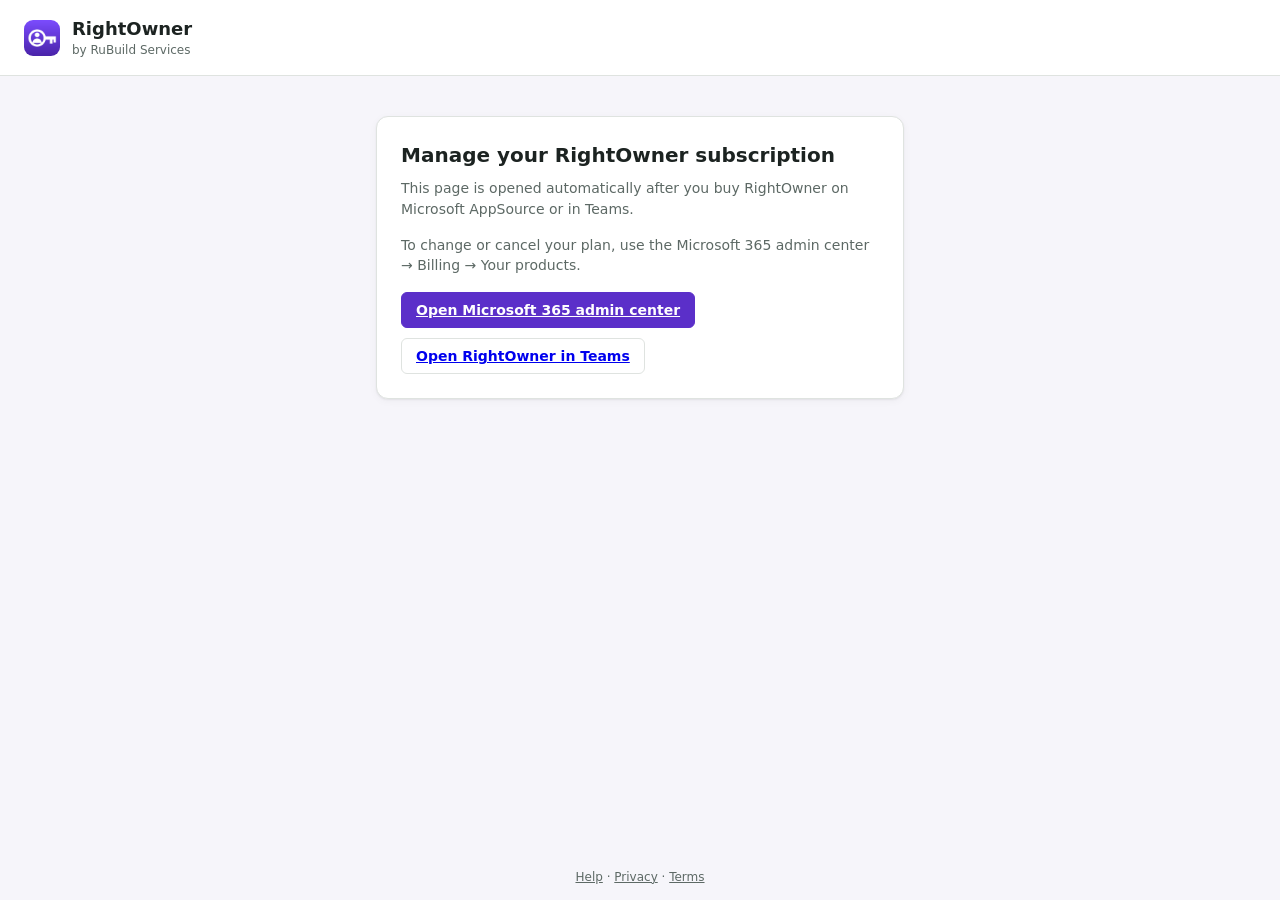
==== landing.html @ 7f85e571 "Add files via upload" ====
<!doctype html>
<html lang="en">
<head>
  <meta charset="utf-8">
  <meta name="viewport" content="width=device-width, initial-scale=1">
  <title>Activate RightOwner</title>
  <link rel="icon" type="image/png" href="logo.png">
  <link rel="stylesheet" href="styles.css">
  <style>
    .land { max-width: 560px; margin: 40px auto; padding: 0 16px; width: 100%; }
    .panel { background: var(--surface); border: 1px solid var(--line); border-radius: 12px; padding: 24px; box-shadow: var(--shadow); }
    .panel h2 { margin: 0 0 8px; font-size: 20px; }
    .panel p { color: var(--muted); margin: 0 0 16px; }
    dl.details { display: grid; grid-template-columns: max-content 1fr; gap: 8px 16px; margin: 0 0 20px; }
    dl.details dt { color: var(--muted); font-weight: 600; }
    dl.details dd { margin: 0; word-break: break-word; }
    .actions { display: flex; gap: 10px; flex-wrap: wrap; }
    .err { color: var(--danger); font-weight: 600; }
    .ok { font-size: 34px; line-height: 1; margin-bottom: 8px; }
  </style>
  <script src="config.js"></script>
  <script src="lib/msal-browser.min.js"></script>
</head>
<body>
  <header class="topbar">
    <div class="brand">
      <img class="logo" src="logo.png" alt="" width="36" height="36">
      <div>
        <h1>RightOwner</h1>
        <p class="tagline">by RuBuild Services</p>
      </div>
    </div>
  </header>

  <main class="land">
    <section class="panel" id="panel" aria-live="polite">
      <div class="spinner" aria-hidden="true"></div>
      <p>Loading…</p>
    </section>
  </main>

  <footer class="foot">
    <a href="https://rubuild.com/support" target="_blank" rel="noopener">Help</a> ·
    <a href="https://rubuild.com/privacy" target="_blank" rel="noopener">Privacy</a> ·
    <a href="https://rubuild.com/terms" target="_blank" rel="noopener">Terms</a>
  </footer>

  <script src="landing.js"></script>
</body>
</html>
---- styles.css ----
:root {
  --bg: #f6f5fa;
  --surface: #ffffff;
  --text: #1c2321;
  --muted: #5d6965;
  --line: #dfe3e0;
  --brand: #5b2fc9;
  --brand-ink: #ffffff;
  --brand-soft: #efeaff;
  --warn: #9a5b00;
  --warn-soft: #fdf0dc;
  --danger: #b3261e;
  --focus: #5b2fc9;
  --radius: 10px;
  --shadow: 0 1px 2px rgba(0,0,0,.06), 0 2px 8px rgba(0,0,0,.04);
}
body.theme-dark {
  --bg: #1f1f1f;
  --surface: #292929;
  --text: #f0f0f0;
  --muted: #b3b3b3;
  --line: #3d3d3d;
  --brand: #b9a4ff;
  --brand-ink: #1e1240;
  --brand-soft: #2a2142;
  --warn: #f2b75c;
  --warn-soft: #3a2c14;
  --danger: #ff8a80;
  --focus: #b9a4ff;
  --shadow: none;
}
body.theme-contrast {
  --bg: #000000;
  --surface: #000000;
  --text: #ffffff;
  --muted: #ffffff;
  --line: #ffffff;
  --brand: #ffff00;
  --brand-ink: #000000;
  --brand-soft: #000000;
  --warn: #ffff00;
  --warn-soft: #000000;
  --danger: #ff6b6b;
  --focus: #00ffff;
  --shadow: none;
}

* { box-sizing: border-box; }
html, body { margin: 0; }
body {
  font-family: "Segoe UI", system-ui, -apple-system, sans-serif;
  font-size: 14px;
  line-height: 1.45;
  background: var(--bg);
  color: var(--text);
  min-height: 100vh;
  display: flex;
  flex-direction: column;
}
button, input, textarea { font: inherit; color: inherit; }
:focus-visible { outline: 2px solid var(--focus); outline-offset: 2px; }
[hidden] { display: none !important; }

.topbar {
  display: flex; align-items: center; justify-content: space-between; gap: 16px;
  padding: 16px 24px; background: var(--surface); border-bottom: 1px solid var(--line);
  flex-wrap: wrap;
}
.brand { display: flex; align-items: center; gap: 12px; }
.logo { width: 36px; height: 36px; border-radius: 9px; display: block; flex: none; }
.brand h1 { margin: 0; font-size: 18px; font-weight: 700; }
.tagline { margin: 0; color: var(--muted); font-size: 12px; }
.top-actions { display: flex; gap: 8px; align-items: center; }

.btn {
  border: 1px solid var(--line); background: var(--surface); border-radius: 6px;
  padding: 7px 14px; cursor: pointer; font-weight: 600;
}
.btn:hover { border-color: var(--muted); }
.btn.primary { background: var(--brand); color: var(--brand-ink); border-color: var(--brand); }
.btn.primary:hover { filter: brightness(1.08); }
.btn.danger { color: var(--danger); }
.btn:disabled { opacity: .55; cursor: default; }

.menu-wrap { position: relative; }
.menu {
  position: absolute; right: 0; top: calc(100% + 6px); z-index: 20; min-width: 210px;
  background: var(--surface); border: 1px solid var(--line); border-radius: 8px; box-shadow: var(--shadow);
  padding: 4px; display: flex; flex-direction: column;
}
.menu button { text-align: left; background: none; border: 0; padding: 8px 10px; border-radius: 6px; cursor: pointer; }
.menu button:hover { background: var(--brand-soft); }

main { flex: 1; width: 100%; max-width: 1100px; margin: 0 auto; padding: 20px 24px; }

.state { text-align: center; padding: 64px 16px; max-width: 560px; margin: 0 auto; }
.state h2 { margin: 0 0 8px; font-size: 20px; }
.state p { color: var(--muted); margin: 0 0 20px; }
.state-actions { display: flex; gap: 10px; justify-content: center; flex-wrap: wrap; }
.spinner {
  width: 28px; height: 28px; margin: 0 auto 14px; border-radius: 50%;
  border: 3px solid var(--line); border-top-color: var(--brand); animation: spin .8s linear infinite;
}
@keyframes spin { to { transform: rotate(360deg); } }

.toolbar { display: flex; flex-direction: column; gap: 12px; margin-bottom: 18px; }
#search {
  width: 100%; padding: 11px 14px; border: 1px solid var(--line); border-radius: var(--radius);
  background: var(--surface); font-size: 15px;
}
.chips { display: flex; gap: 8px; flex-wrap: wrap; }
.chip {
  border: 1px solid var(--line); background: var(--surface); border-radius: 999px; padding: 4px 12px;
  cursor: pointer; font-weight: 600; color: var(--muted);
}
.chip span { font-weight: 700; margin-left: 4px; }
.chip.active { background: var(--brand-soft); border-color: var(--brand); color: var(--text); }

.cards { display: grid; grid-template-columns: repeat(auto-fill, minmax(300px, 1fr)); gap: 14px; }
.card {
  background: var(--surface); border: 1px solid var(--line); border-radius: var(--radius);
  padding: 16px; box-shadow: var(--shadow); display: flex; flex-direction: column; gap: 10px;
}
.card.attention { border-left: 4px solid var(--warn); }
.card-head { display: flex; align-items: flex-start; justify-content: space-between; gap: 8px; }
.card h3 { margin: 0; font-size: 16px; word-break: break-word; }
.cat {
  font-size: 11px; font-weight: 700; text-transform: uppercase; letter-spacing: .04em;
  color: var(--brand); background: var(--brand-soft); padding: 2px 8px; border-radius: 999px; white-space: nowrap;
}
.desc { margin: 0; color: var(--muted); white-space: pre-wrap; word-break: break-word; }
.person { display: flex; align-items: center; gap: 10px; }
.avatar {
  width: 32px; height: 32px; border-radius: 50%; background: var(--brand-soft); color: var(--brand);
  display: grid; place-items: center; font-weight: 700; font-size: 12px; flex: none;
}
.person-info { min-width: 0; flex: 1; }
.role { font-size: 11px; font-weight: 700; color: var(--muted); text-transform: uppercase; letter-spacing: .04em; }
.pname { font-weight: 600; overflow: hidden; text-overflow: ellipsis; white-space: nowrap; }
.pmeta { color: var(--muted); font-size: 12px; overflow: hidden; text-overflow: ellipsis; white-space: nowrap; }
.flag { color: var(--warn); background: var(--warn-soft); font-size: 12px; font-weight: 600; padding: 2px 8px; border-radius: 6px; display: inline-block; }
.card-actions { display: flex; gap: 6px; flex-wrap: wrap; margin-top: auto; padding-top: 4px; }
.link-btn {
  background: none; border: 1px solid var(--line); border-radius: 6px; padding: 4px 10px; cursor: pointer;
  font-size: 13px; font-weight: 600;
}
.link-btn:hover { border-color: var(--brand); color: var(--brand); }
.link-btn.edit { margin-left: auto; }

.empty { text-align: center; padding: 48px 16px; color: var(--muted); }
.empty h2 { color: var(--text); font-size: 18px; margin: 0 0 6px; }

.foot { text-align: center; color: var(--muted); font-size: 12px; padding: 14px; }
.foot a { color: var(--muted); }

dialog {
  border: 1px solid var(--line); border-radius: 12px; padding: 0; width: min(520px, calc(100vw - 32px));
  background: var(--surface); color: var(--text);
}
dialog::backdrop { background: rgba(0,0,0,.35); }
#itemForm { padding: 20px 22px; display: flex; flex-direction: column; gap: 12px; }
#itemForm h2 { margin: 0 0 4px; font-size: 18px; }
#itemForm label { display: flex; flex-direction: column; gap: 4px; font-weight: 600; font-size: 13px; }
#itemForm input, #itemForm textarea {
  border: 1px solid var(--line); border-radius: 6px; padding: 8px 10px; background: var(--bg); font-weight: 400;
}
.req { color: var(--danger); }
.person-field { position: relative; }
.suggest {
  position: absolute; left: 0; right: 0; top: 100%; z-index: 30; list-style: none; margin: 4px 0 0; padding: 4px;
  background: var(--surface); border: 1px solid var(--line); border-radius: 8px; box-shadow: var(--shadow);
  max-height: 220px; overflow: auto;
}
.suggest li { padding: 7px 9px; border-radius: 6px; cursor: pointer; }
.suggest li:hover, .suggest li.active { background: var(--brand-soft); }
.suggest .s-meta { color: var(--muted); font-size: 12px; }
.chosen { font-size: 12px; color: var(--brand); font-weight: 600; margin-top: 2px; }
.form-error { color: var(--danger); margin: 0; font-weight: 600; }
.dlg-actions { display: flex; gap: 8px; align-items: center; margin-top: 6px; }
.spacer { flex: 1; }

.toast {
  position: fixed; left: 50%; bottom: 24px; transform: translateX(-50%); z-index: 50;
  background: var(--text); color: var(--bg); padding: 10px 16px; border-radius: 8px; font-weight: 600;
  max-width: calc(100vw - 32px); box-shadow: 0 4px 16px rgba(0,0,0,.2);
}

@media (max-width: 560px) {
  .topbar, main { padding-left: 16px; padding-right: 16px; }
  .cards { grid-template-columns: 1fr; }
}
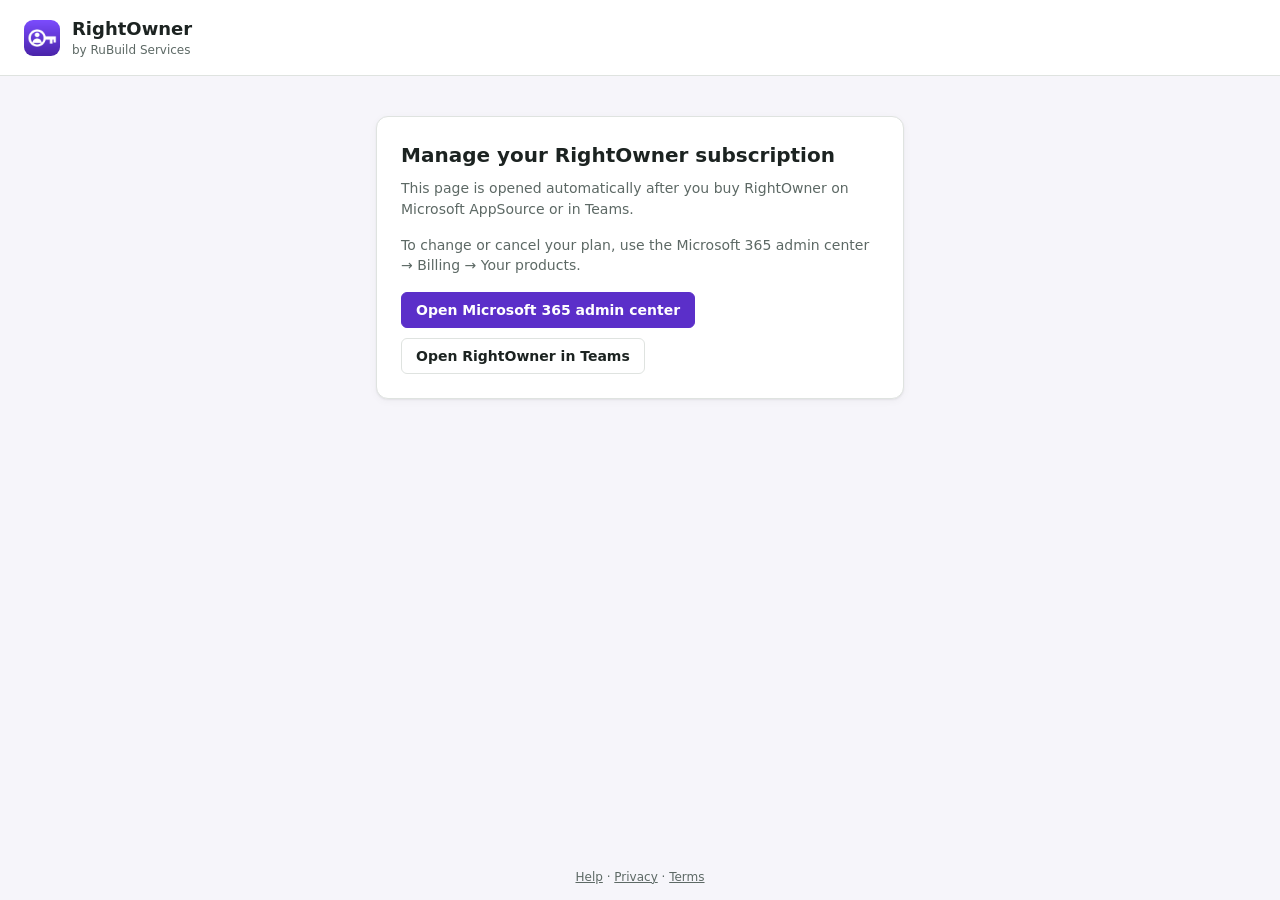
==== commit 317e58b9: "Add files via upload" ====
--- a/landing.html
+++ b/landing.html
@@ -17,6 +17,8 @@
     .actions { display: flex; gap: 10px; flex-wrap: wrap; }
     .err { color: var(--danger); font-weight: 600; }
     .ok { font-size: 34px; line-height: 1; margin-bottom: 8px; }
+    a.btn { text-decoration: none; color: var(--text); display: inline-block; }
+    a.btn.primary { color: var(--brand-ink); }
   </style>
   <script src="config.js"></script>
   <script src="lib/msal-browser.min.js"></script>
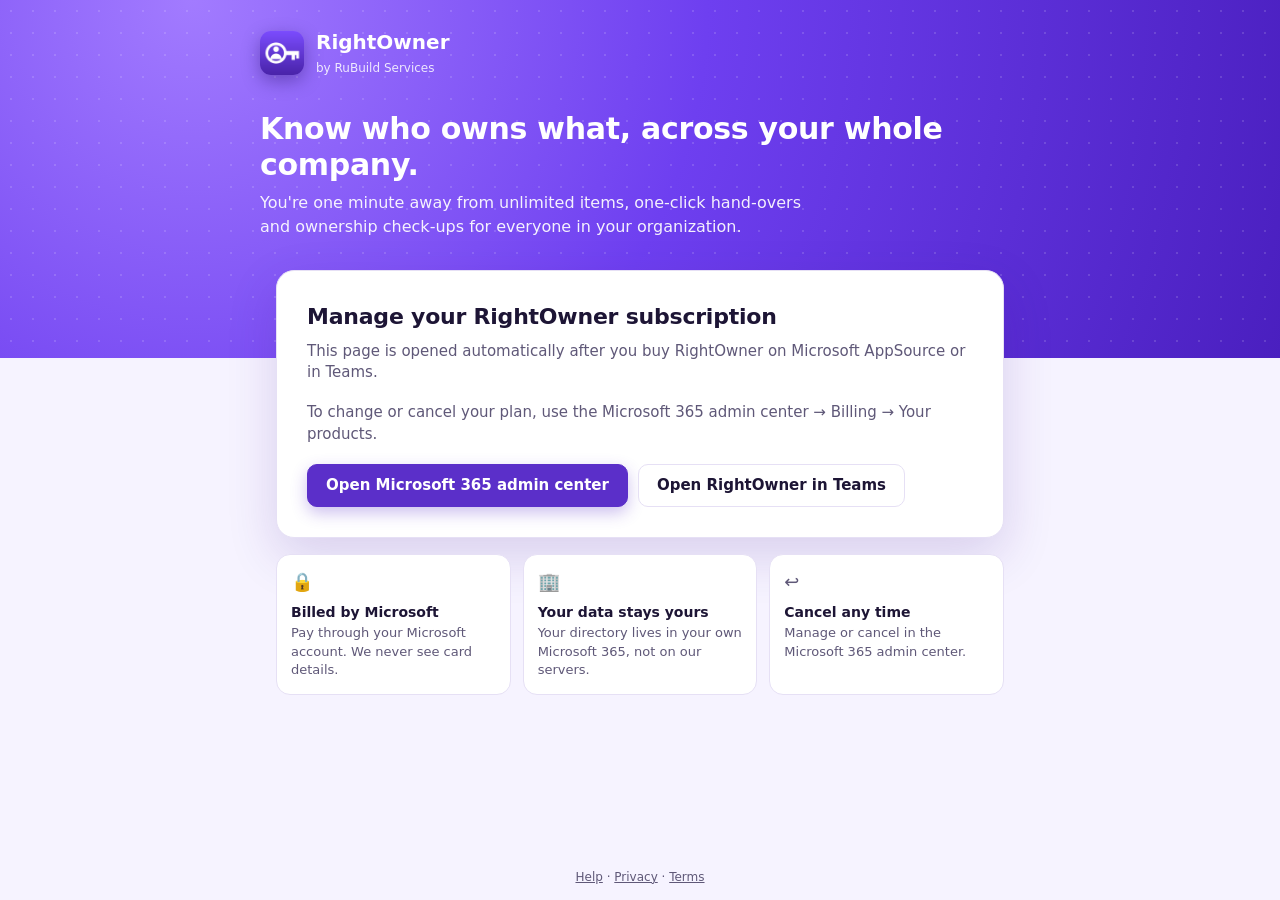
==== commit 960d9b42: "Add files via upload" ====
--- a/landing.html
+++ b/landing.html
@@ -7,38 +7,127 @@
   <link rel="icon" type="image/png" href="logo.png">
   <link rel="stylesheet" href="styles.css">
   <style>
-    .land { max-width: 560px; margin: 40px auto; padding: 0 16px; width: 100%; }
-    .panel { background: var(--surface); border: 1px solid var(--line); border-radius: 12px; padding: 24px; box-shadow: var(--shadow); }
-    .panel h2 { margin: 0 0 8px; font-size: 20px; }
-    .panel p { color: var(--muted); margin: 0 0 16px; }
-    dl.details { display: grid; grid-template-columns: max-content 1fr; gap: 8px 16px; margin: 0 0 20px; }
+    /* The purchase page is always light and branded, whatever the browser theme. */
+    :root { color-scheme: light; }
+    body.landing {
+      --bg: #f6f3ff; --surface: #ffffff; --text: #1d1535; --muted: #5f5878; --line: #e6e0f5;
+      --brand: #5b2fc9; --brand-ink: #ffffff; --brand-soft: #efe9ff; --danger: #b3261e;
+      background: #f6f3ff; color: var(--text); min-height: 100vh;
+    }
+    .hero {
+      background: radial-gradient(circle at 15% 0%, #a27bff 0%, #6e3ff0 45%, #4a1fbf 100%);
+      color: #fff; padding: 28px 24px 120px; position: relative; overflow: hidden;
+    }
+    .hero::after {
+      content: ""; position: absolute; inset: 0;
+      background-image: radial-gradient(rgba(255,255,255,.14) 1px, transparent 1px);
+      background-size: 22px 22px; pointer-events: none;
+    }
+    .hero-inner { max-width: 760px; margin: 0 auto; position: relative; z-index: 1; }
+    .hero-brand { display: flex; align-items: center; gap: 12px; }
+    .hero-brand img { width: 44px; height: 44px; border-radius: 11px; box-shadow: 0 6px 18px rgba(20,0,80,.35); }
+    .hero-brand b { font-size: 20px; display: block; }
+    .hero-brand span { font-size: 12px; opacity: .85; }
+    .hero h1 { font-size: 30px; line-height: 1.2; margin: 34px 0 8px; letter-spacing: -.01em; }
+    .hero p { margin: 0; font-size: 16px; opacity: .92; max-width: 560px; }
+
+    .wrap { max-width: 760px; margin: -88px auto 40px; padding: 0 16px; position: relative; z-index: 2; }
+    .steps { display: flex; gap: 8px; margin-bottom: 14px; }
+    .step {
+      flex: 1; display: flex; align-items: center; gap: 8px; background: rgba(255,255,255,.16);
+      color: #fff; border-radius: 999px; padding: 7px 12px; font-size: 13px; font-weight: 600;
+      backdrop-filter: blur(4px);
+    }
+    .step i {
+      font-style: normal; width: 22px; height: 22px; border-radius: 50%; display: grid; place-items: center;
+      background: rgba(255,255,255,.25); font-size: 12px; flex: none;
+    }
+    .step.on { background: #fff; color: var(--brand); }
+    .step.on i { background: var(--brand); color: #fff; }
+    .step.done i { background: #22c55e; color: #fff; }
+
+    .panel {
+      background: #fff; border-radius: 18px; padding: 30px; border: 1px solid var(--line);
+      box-shadow: 0 18px 50px rgba(60,20,140,.16);
+    }
+    .panel h2 { margin: 0 0 8px; font-size: 22px; letter-spacing: -.01em; }
+    .panel p { color: var(--muted); margin: 0 0 18px; font-size: 15px; }
+    .panel .btn { padding: 10px 18px; border-radius: 10px; font-size: 15px; }
+    .panel .btn.primary { box-shadow: 0 6px 16px rgba(91,47,201,.3); }
+    .ms-btn { display: inline-flex; align-items: center; gap: 10px; }
+    .ms-logo { display: grid; grid-template-columns: 8px 8px; gap: 2px; }
+    .ms-logo b { width: 8px; height: 8px; display: block; }
+
+    .plan-card {
+      display: flex; align-items: center; gap: 16px; border: 1px solid var(--line); border-radius: 14px;
+      padding: 16px; margin: 0 0 18px; background: linear-gradient(135deg, #faf8ff, #f1ebff);
+    }
+    .plan-card img { width: 52px; height: 52px; border-radius: 13px; }
+    .plan-card .pn { font-weight: 800; font-size: 18px; }
+    .plan-card .pt { color: var(--muted); font-size: 13px; margin-top: 2px; }
+    .pill { margin-left: auto; background: #dcfce7; color: #166534; font-weight: 700; font-size: 12px; padding: 4px 10px; border-radius: 999px; white-space: nowrap; }
+    dl.details { display: grid; grid-template-columns: max-content 1fr; gap: 10px 18px; margin: 0 0 22px; font-size: 14px; }
     dl.details dt { color: var(--muted); font-weight: 600; }
     dl.details dd { margin: 0; word-break: break-word; }
-    .actions { display: flex; gap: 10px; flex-wrap: wrap; }
+    .actions { display: flex; gap: 10px; flex-wrap: wrap; align-items: center; }
+    a.btn { text-decoration: none; color: var(--text); display: inline-block; }
+    a.btn.primary { color: #fff; }
     .err { color: var(--danger); font-weight: 600; }
-    .ok { font-size: 34px; line-height: 1; margin-bottom: 8px; }
-    a.btn { text-decoration: none; color: var(--text); display: inline-block; }
-    a.btn.primary { color: var(--brand-ink); }
+    .ok {
+      width: 56px; height: 56px; border-radius: 50%; background: #dcfce7; color: #16a34a;
+      display: grid; place-items: center; font-size: 30px; font-weight: 800; margin-bottom: 14px;
+    }
+    .next { background: var(--brand-soft); border-radius: 12px; padding: 14px 16px; margin: 0 0 20px; font-size: 14px; color: var(--text); }
+    .next ol { margin: 6px 0 0; padding-left: 20px; }
+    .next li { margin: 4px 0; }
+
+    .trust { display: grid; grid-template-columns: repeat(3, 1fr); gap: 12px; margin-top: 16px; }
+    .trust div { background: #fff; border: 1px solid var(--line); border-radius: 14px; padding: 14px; font-size: 13px; color: var(--muted); }
+    .trust b { display: block; color: var(--text); font-size: 14px; margin-bottom: 2px; }
+    .trust .ic { font-size: 18px; margin-bottom: 6px; display: block; }
+    .foot { color: var(--muted); }
+    .spinner { border-color: var(--line); border-top-color: var(--brand); }
+
+    @media (max-width: 620px) {
+      .hero h1 { font-size: 24px; }
+      .steps .step span { display: none; }
+      .trust { grid-template-columns: 1fr; }
+      .panel { padding: 22px; }
+      .pill { display: none; }
+    }
   </style>
   <script src="config.js"></script>
   <script src="lib/msal-browser.min.js"></script>
 </head>
-<body>
-  <header class="topbar">
-    <div class="brand">
-      <img class="logo" src="logo.png" alt="" width="36" height="36">
-      <div>
-        <h1>RightOwner</h1>
-        <p class="tagline">by RuBuild Services</p>
+<body class="landing">
+  <header class="hero">
+    <div class="hero-inner">
+      <div class="hero-brand">
+        <img src="logo.png" alt="">
+        <div><b>RightOwner</b><span>by RuBuild Services</span></div>
       </div>
+      <h1>Know who owns what, across your whole company.</h1>
+      <p>You're one minute away from unlimited items, one-click hand-overs and ownership check-ups for everyone in your organization.</p>
     </div>
   </header>
 
-  <main class="land">
+  <main class="wrap">
+    <div class="steps" aria-label="Progress">
+      <div class="step" data-step="1"><i>1</i><span>Sign in</span></div>
+      <div class="step" data-step="2"><i>2</i><span>Confirm</span></div>
+      <div class="step" data-step="3"><i>3</i><span>Start using it</span></div>
+    </div>
+
     <section class="panel" id="panel" aria-live="polite">
       <div class="spinner" aria-hidden="true"></div>
       <p>Loading…</p>
     </section>
+
+    <div class="trust">
+      <div><span class="ic">🔒</span><b>Billed by Microsoft</b>Pay through your Microsoft account. We never see card details.</div>
+      <div><span class="ic">🏢</span><b>Your data stays yours</b>Your directory lives in your own Microsoft 365, not on our servers.</div>
+      <div><span class="ic">↩️</span><b>Cancel any time</b>Manage or cancel in the Microsoft 365 admin center.</div>
+    </div>
   </main>
 
   <footer class="foot">
